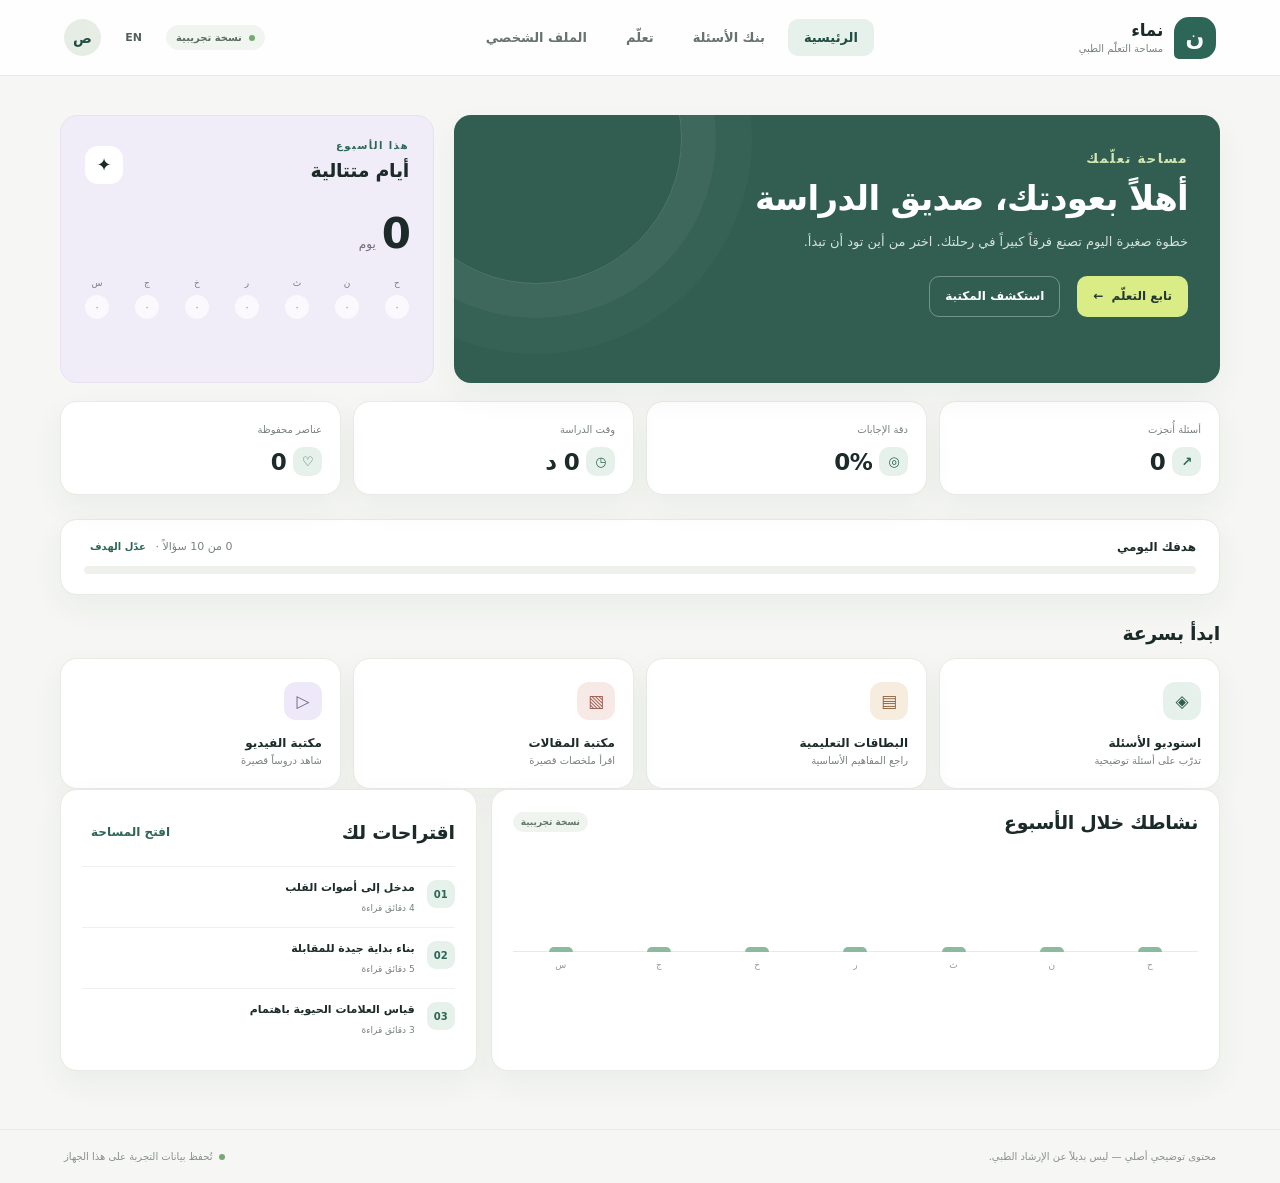
==== public/index.html @ 8f8df15c "Build Namaa medical study platform Co-authored-by: Copilot App <223556219+Copilot@users.noreply.gith" ====
<!doctype html>
<html lang="ar" dir="rtl">
  <head>
    <meta charset="utf-8">
    <meta name="viewport" content="width=device-width, initial-scale=1">
    <meta name="theme-color" content="#f7f8f5">
    <meta name="description" content="نماء — مساحة مستقلة للتعلّم الطبي والمراجعة السريرية.">
    <link rel="manifest" href="./manifest.webmanifest">
    <link rel="icon" href="data:image/svg+xml,%3Csvg xmlns='http://www.w3.org/2000/svg' viewBox='0 0 64 64'%3E%3Crect width='64' height='64' rx='20' fill='%232d6657'/%3E%3Ctext x='50%25' y='56%25' font-size='36' text-anchor='middle' fill='white' font-family='sans-serif'%3E%D9%86%3C/text%3E%3C/svg%3E">
    <title>نماء | مساحة التعلّم الطبي</title>
    <link rel="stylesheet" href="./styles.css">
    <script src="./app.js" defer></script>
  </head>
  <body>
    <div class="app-shell">
      <header class="topbar">
        <a class="brand" href="#dashboard" aria-label="نماء">
          <span class="brand-mark" aria-hidden="true">ن</span>
          <span class="brand-copy"><strong>نماء</strong><small data-i18n="brandTagline">مساحة التعلّم الطبي</small></span>
        </a>
        <nav class="main-nav" aria-label="التنقل الرئيسي" id="main-nav"></nav>
        <div class="top-actions">
          <span class="demo-pill"><span class="status-dot"></span><span data-i18n="demoMode">نسخة تجريبية</span></span>
          <button class="icon-button language-button" id="language-toggle" type="button" aria-label="Switch language">EN</button>
          <button class="avatar-button" id="profile-shortcut" type="button" aria-label="الملف الشخصي">س</button>
        </div>
      </header>
      <main id="main-content" tabindex="-1"></main>
      <footer class="site-footer">
        <span data-i18n="footerNote">محتوى توضيحي أصلي — ليس بديلاً عن الإرشاد الطبي.</span>
        <span><span class="status-dot"></span><span data-i18n="localOnly">تُحفظ بيانات التجربة على هذا الجهاز</span></span>
      </footer>
    </div>
    <div class="toast" id="toast" role="status" aria-live="polite"></div>
    <div class="modal-backdrop" id="modal-backdrop" hidden>
      <section class="modal-card" role="dialog" aria-modal="true" aria-labelledby="modal-title">
        <button class="modal-close icon-button" id="modal-close" type="button" aria-label="Close">×</button>
        <div id="modal-content"></div>
      </section>
    </div>
  </body>
</html>
---- public/styles.css ----
:root {
  color-scheme: light;
  --ink: #1c2b29;
  --muted: #77817c;
  --line: #e7eae5;
  --canvas: #f6f7f4;
  --paper: #fff;
  --green: #2d6657;
  --green-dark: #204d42;
  --mint: #e7f1eb;
  --lime: #d9ec86;
  --coral: #e88c71;
  --lavender: #eee9f8;
  --shadow: 0 12px 32px rgba(29, 47, 41, .055);
  font-family: "DM Sans", "IBM Plex Sans Arabic", system-ui, sans-serif;
}

* { box-sizing: border-box; }
body { margin: 0; color: var(--ink); background: var(--canvas); font-size: 14px; }
button, input, select, textarea { font: inherit; }
button { color: inherit; }
button:focus-visible, a:focus-visible, input:focus-visible, select:focus-visible, textarea:focus-visible { outline: 3px solid rgba(61, 128, 104, .3); outline-offset: 2px; }
a { color: inherit; text-decoration: none; }
.app-shell { min-height: 100vh; display: flex; flex-direction: column; }
.topbar { height: 76px; display: flex; align-items: center; justify-content: space-between; gap: 28px; padding: 0 clamp(18px, 5vw, 76px); background: rgba(255,255,255,.93); border-bottom: 1px solid var(--line); }
.brand { display: inline-flex; align-items: center; gap: 11px; flex: 0 0 auto; }
.brand-mark { display: grid; place-items: center; width: 42px; height: 42px; border-radius: 15px 15px 15px 5px; color: white; background: var(--green); font-size: 22px; font-weight: 700; }
.brand-copy { display: flex; flex-direction: column; line-height: 1.35; }
.brand-copy strong { font-size: 17px; letter-spacing: -.3px; }
.brand-copy small { color: var(--muted); font-size: 10px; }
.main-nav { display: flex; align-items: center; height: 100%; gap: 7px; }
.nav-link { position: relative; padding: 11px 16px; color: #68736f; border-radius: 10px; font-size: 13px; font-weight: 600; transition: background .15s, color .15s; }
.nav-link:hover { color: var(--green); background: #f1f5f1; }
.nav-link.active { color: var(--green-dark); background: var(--mint); }
.top-actions { display: flex; align-items: center; gap: 14px; }
.demo-pill { display: inline-flex; align-items: center; gap: 7px; background: #f1f5ef; color: #5b6c5e; border-radius: 20px; padding: 7px 10px; font-size: 10px; font-weight: 700; white-space: nowrap; }
.status-dot { display: inline-block; width: 6px; height: 6px; border-radius: 50%; background: #77a773; }
.icon-button, .avatar-button { display: inline-grid; place-items: center; border: 0; cursor: pointer; }
.language-button { width: 37px; height: 37px; border-radius: 12px; background: transparent; color: #53615b; font-size: 11px; font-weight: 700; }
.language-button:hover { background: #f2f4f0; }
.avatar-button { width: 37px; height: 37px; border-radius: 50%; color: var(--green-dark); background: #e6ede4; font-weight: 700; }
#main-content { width: min(1160px, calc(100% - 48px)); margin: 0 auto; padding: 39px 0 58px; flex: 1; }
.site-footer { min-height: 54px; display: flex; align-items: center; justify-content: space-between; gap: 12px; border-top: 1px solid var(--line); padding: 12px clamp(18px, 5vw, 76px); color: #89918b; font-size: 10px; }
.site-footer span:last-child { display: inline-flex; align-items: center; gap: 7px; }
.page-heading { display: flex; align-items: flex-end; justify-content: space-between; gap: 16px; margin: 0 0 25px; }
.eyebrow { margin: 0 0 8px; color: var(--green); font-size: 10px; text-transform: uppercase; letter-spacing: 1.4px; font-weight: 700; }
h1, h2, h3, p { margin-top: 0; }
h1 { margin-bottom: 7px; font-size: clamp(25px, 3vw, 34px); line-height: 1.2; letter-spacing: -.7px; }
h2 { margin-bottom: 8px; font-size: 19px; letter-spacing: -.3px; }
h3 { margin-bottom: 7px; font-size: 15px; }
.page-subtitle { margin: 0; color: var(--muted); font-size: 13px; line-height: 1.7; }
.text-muted { color: var(--muted); }
.text-small { font-size: 11px; }
.card { background: var(--paper); border: 1px solid var(--line); border-radius: 17px; box-shadow: var(--shadow); }
.dashboard-grid { display: grid; grid-template-columns: minmax(0, 1.7fr) minmax(255px, .83fr); gap: 20px; }
.welcome-card { position: relative; min-height: 268px; overflow: hidden; padding: 32px; color: white; border: 0; background: #315e51; }
.welcome-card:after { content: ""; position: absolute; width: 290px; height: 290px; border: 1px solid rgba(255,255,255,.14); border-radius: 50%; inset-inline-end: -64px; top: -123px; box-shadow: 0 0 0 34px rgba(255,255,255,.035), 0 0 0 70px rgba(255,255,255,.025); }
.welcome-card > * { position: relative; z-index: 1; }
.welcome-card .eyebrow { color: #d4e6b2; }
.welcome-card h1 { max-width: 480px; margin-bottom: 11px; }
.welcome-card p { max-width: 480px; color: #d6e1d9; font-size: 13px; line-height: 1.8; }
.welcome-actions { display: flex; align-items: center; gap: 17px; margin-top: 22px; }
.welcome-card .btn-secondary { border-color: rgba(255,255,255,.33); background: transparent; color: white; }
.btn { display: inline-flex; align-items: center; justify-content: center; gap: 8px; min-height: 41px; padding: 0 15px; border: 1px solid transparent; border-radius: 10px; cursor: pointer; font-weight: 700; font-size: 12px; transition: transform .12s, background .15s, border .15s; }
.btn:hover { transform: translateY(-1px); }
.btn-primary { background: var(--green); color: white; }
.btn-primary:hover { background: var(--green-dark); }
.welcome-card .btn-primary { background: var(--lime); color: #243831; }
.btn-secondary { border-color: var(--line); background: white; color: var(--ink); }
.btn-secondary:hover { border-color: #cbd5cc; background: #fbfcfa; }
.btn-quiet { background: transparent; color: var(--green); padding-inline: 8px; }
.btn-danger { color: #ad5146; border-color: #f0dad6; background: #fff8f6; }
.text-link { color: var(--green); font-size: 11px; font-weight: 700; }
.text-link:hover { text-decoration: underline; }
.streak-card { padding: 24px; background: #f0ecf8; border-color: #e8e1f2; box-shadow: none; }
.streak-head { display: flex; align-items: center; justify-content: space-between; }
.streak-icon { display: grid; place-items: center; width: 38px; height: 38px; background: white; border-radius: 13px; font-size: 18px; }
.streak-number { display: flex; align-items: baseline; gap: 6px; margin: 20px 0 2px; }
.streak-number strong { font-size: 42px; letter-spacing: -2px; }
.streak-number span { color: #736a82; font-size: 12px; }
.week-days { display: flex; align-items: center; justify-content: space-between; gap: 5px; margin-top: 20px; }
.week-day { display: flex; flex-direction: column; align-items: center; gap: 7px; color: #807b89; font-size: 9px; }
.day-dot { display: grid; place-items: center; width: 24px; height: 24px; border-radius: 50%; color: #91899a; background: rgba(255,255,255,.7); font-size: 10px; }
.day-dot.done { background: #80739e; color: white; }
.stats-row { display: grid; grid-template-columns: repeat(4, 1fr); gap: 12px; margin: 18px 0 24px; }
.stat-card { padding: 18px; }
.stat-label { color: var(--muted); font-size: 10px; }
.stat-value { display: flex; align-items: center; gap: 7px; margin-top: 11px; font-size: 23px; font-weight: 700; letter-spacing: -.7px; }
.stat-icon { display: grid; place-items: center; width: 29px; height: 29px; border-radius: 10px; background: var(--mint); color: var(--green); font-size: 13px; }
.section-heading { display: flex; align-items: center; justify-content: space-between; gap: 14px; margin: 27px 0 14px; }
.section-heading h2 { margin: 0; }
.goal-card { padding: 20px 23px; margin-bottom: 24px; }
.goal-head { display: flex; justify-content: space-between; gap: 14px; margin-bottom: 12px; }
.goal-head strong { font-size: 12px; }
.goal-head span { color: var(--muted); font-size: 11px; }
.progress-track { height: 8px; overflow: hidden; border-radius: 10px; background: #eef1ec; }
.progress-fill { height: 100%; border-radius: inherit; background: #76a981; transition: width .25s ease; }
.quick-grid { display: grid; grid-template-columns: repeat(4, 1fr); gap: 12px; }
.quick-card { min-height: 131px; padding: 18px; text-align: start; cursor: pointer; transition: transform .15s, border .15s; }
.quick-card:hover, .resource-card:hover, .article-card:hover { transform: translateY(-2px); border-color: #cddbd0; }
.quick-icon { display: grid; place-items: center; width: 38px; height: 38px; margin-bottom: 16px; border-radius: 12px; color: #315e51; background: var(--mint); font-size: 17px; }
.quick-card:nth-child(2) .quick-icon { background: #f7eddf; color: #8e6744; }
.quick-card:nth-child(3) .quick-icon { background: #f7e9e5; color: #9c5e51; }
.quick-card:nth-child(4) .quick-icon { background: var(--lavender); color: #746587; }
.quick-card strong { display: block; font-size: 12px; }
.quick-card small { display: block; margin-top: 5px; color: var(--muted); font-size: 10px; }
.activity-layout { display: grid; grid-template-columns: minmax(0, 1.4fr) minmax(250px, .8fr); gap: 14px; }
.activity-card, .featured-card { padding: 21px; }
.activity-bars { height: 105px; display: flex; align-items: end; justify-content: space-around; gap: 12px; padding: 9px 5px 0; border-bottom: 1px solid var(--line); }
.activity-column { height: 100%; display: flex; flex: 1; flex-direction: column; align-items: center; justify-content: end; gap: 8px; }
.activity-bar { width: min(24px, 70%); min-height: 4px; border-radius: 6px 6px 0 0; background: #8cbaa0; }
.activity-column span { margin-bottom: -19px; color: #929b94; font-size: 9px; }
.featured-item { display: flex; align-items: flex-start; gap: 12px; padding: 13px 0; border-top: 1px solid #f0f1ee; }
.featured-item:first-child { border-top: 0; }
.featured-number { display: grid; place-items: center; flex: 0 0 28px; height: 28px; border-radius: 9px; color: var(--green); background: var(--mint); font-size: 10px; font-weight: 700; }
.featured-item strong { display: block; margin: 1px 0 4px; font-size: 11px; }
.featured-item small { color: var(--muted); font-size: 9px; }

.toolbar { display: flex; align-items: center; gap: 8px; flex-wrap: wrap; padding: 5px; border: 1px solid var(--line); border-radius: 12px; background: #fff; }
.tab-button { border: 0; border-radius: 9px; padding: 10px 14px; color: #758078; background: transparent; font-size: 11px; font-weight: 700; cursor: pointer; }
.tab-button.active { color: var(--green-dark); background: var(--mint); }
.studio-layout { display: grid; grid-template-columns: minmax(0, 1fr) 280px; gap: 16px; margin-top: 17px; align-items: start; }
.studio-main, .studio-aside { padding: 22px; }
.studio-aside { background: #eef3eb; border-color: #e5ece2; box-shadow: none; }
.field-grid { display: grid; grid-template-columns: repeat(2, minmax(0, 1fr)); gap: 17px 15px; }
.field { display: flex; flex-direction: column; gap: 7px; }
.field label, .field-label { color: #5e6a63; font-size: 10px; font-weight: 700; }
.control { width: 100%; min-height: 41px; padding: 9px 11px; border: 1px solid #e2e7e1; border-radius: 9px; color: var(--ink); background: #fff; font-size: 11px; }
.control::placeholder { color: #a1a9a2; }
.control:disabled { opacity: .6; }
.field-hint { color: var(--muted); font-size: 9px; line-height: 1.5; }
.choice-row { display: flex; gap: 7px; }
.choice-chip { flex: 1; border: 1px solid var(--line); border-radius: 9px; padding: 9px 8px; background: white; color: #707a73; font-size: 10px; cursor: pointer; }
.choice-chip.active { border-color: #8cae98; color: var(--green-dark); background: #f0f6f0; }
.form-actions { display: flex; align-items: center; justify-content: space-between; gap: 12px; padding-top: 18px; margin-top: 19px; border-top: 1px solid #edf0eb; }
.mini-stat-list { display: grid; gap: 14px; margin: 21px 0; }
.mini-stat { display: flex; align-items: center; justify-content: space-between; gap: 10px; font-size: 11px; }
.mini-stat span { color: #707c72; }
.mini-stat strong { font-size: 13px; }
.note-box { padding: 12px; color: #59705d; background: rgba(255,255,255,.65); border-radius: 10px; font-size: 10px; line-height: 1.7; }
.session-card { padding: 25px; margin-top: 16px; }
.session-meta { display: flex; align-items: center; justify-content: space-between; flex-wrap: wrap; gap: 10px; padding-bottom: 15px; border-bottom: 1px solid var(--line); color: var(--muted); font-size: 10px; }
.timer { color: #b4624d; font-variant-numeric: tabular-nums; font-weight: 700; }
.question-progress { height: 5px; margin: 14px 0 22px; border-radius: 6px; background: #edf1ed; }
.question-progress > span { display: block; height: 100%; border-radius: inherit; background: #76a981; }
.question-prompt { max-width: 760px; margin: 0 0 21px; font-size: 19px; line-height: 1.7; }
.option-list { display: grid; gap: 9px; }
.option-button { display: flex; align-items: center; gap: 12px; width: 100%; padding: 13px 14px; text-align: start; border: 1px solid var(--line); border-radius: 11px; background: white; cursor: pointer; font-size: 12px; line-height: 1.6; }
.option-button:hover { border-color: #afc4b3; background: #fbfdfb; }
.option-button.selected { border-color: #679178; background: #f2f7f2; }
.option-button.correct { border-color: #8ab18f; background: #eff7ef; }
.option-button.incorrect { border-color: #df9c8f; background: #fff4f1; }
.option-letter { display: grid; place-items: center; flex: 0 0 25px; height: 25px; border-radius: 8px; color: #79847c; background: #f2f4f1; font-size: 10px; font-weight: 700; }
.answer-feedback { margin-top: 17px; padding: 15px; border-radius: 11px; background: #f1f6f0; color: #435d48; font-size: 11px; line-height: 1.8; }
.answer-feedback.wrong { background: #fff3ef; color: #8a5348; }
.question-actions { display: flex; align-items: center; justify-content: space-between; gap: 10px; margin-top: 19px; }
.session-results { max-width: 680px; margin: 0 auto; padding: 38px; text-align: center; }
.result-score { display: grid; place-items: center; width: 104px; height: 104px; margin: 20px auto; border: 8px solid var(--mint); border-radius: 50%; color: var(--green); font-size: 27px; font-weight: 700; }
.tracker-list { display: grid; gap: 10px; margin-top: 18px; }
.tracker-row { display: flex; align-items: center; justify-content: space-between; gap: 13px; padding: 14px; border: 1px solid var(--line); border-radius: 11px; background: white; }
.tracker-row strong { font-size: 11px; }
.tracker-row small { color: var(--muted); font-size: 9px; }
.badge { display: inline-flex; align-items: center; padding: 5px 8px; border-radius: 20px; background: #eff4ef; color: #637769; font-size: 9px; font-weight: 700; white-space: nowrap; }
.badge.wrong { color: #a55b50; background: #fff0ec; }
.badge.flagged { color: #886b3e; background: #fbf4df; }
.empty-state { padding: 32px 16px; text-align: center; color: var(--muted); font-size: 12px; line-height: 1.8; }

.resource-grid { display: grid; grid-template-columns: repeat(3, minmax(0, 1fr)); gap: 14px; }
.resource-card { padding: 20px; transition: transform .15s, border .15s; }
.resource-card .quick-icon { margin-bottom: 17px; }
.resource-card h3 { margin-bottom: 6px; }
.resource-card p { min-height: 40px; margin-bottom: 15px; color: var(--muted); font-size: 10px; line-height: 1.7; }
.card-topline { display: flex; justify-content: space-between; align-items: center; margin-bottom: 15px; }
.filter-row { display: flex; align-items: center; gap: 9px; flex-wrap: wrap; margin: 15px 0; }
.search-control { flex: 1 1 210px; }
.article-grid { display: grid; grid-template-columns: repeat(3, 1fr); gap: 13px; }
.article-card { overflow: hidden; transition: transform .15s, border .15s; }
.article-cover { min-height: 105px; display: flex; align-items: flex-end; padding: 15px; color: white; background: #668675; }
.article-card:nth-child(3n + 2) .article-cover { background: #9a7867; }
.article-card:nth-child(3n) .article-cover { background: #77728f; }
.article-cover span { display: inline-flex; padding: 5px 8px; border-radius: 20px; background: rgba(255,255,255,.18); font-size: 9px; }
.article-body { padding: 14px; }
.article-body h3 { min-height: 38px; line-height: 1.5; }
.article-body p { min-height: 32px; color: var(--muted); font-size: 10px; line-height: 1.7; }
.article-actions { display: flex; justify-content: space-between; gap: 8px; padding-top: 10px; border-top: 1px solid #f0f2ef; }
.small-action { border: 0; color: var(--green); background: transparent; cursor: pointer; font-size: 10px; font-weight: 700; }
.small-action.saved { color: #ae7559; }
.flashcard-stage { max-width: 700px; margin: 20px auto; perspective: 1000px; }
.flashcard { min-height: 260px; display: flex; flex-direction: column; align-items: center; justify-content: center; padding: 35px; text-align: center; border: 1px solid #e3e9df; border-radius: 20px; background: linear-gradient(145deg, #fff 0%, #f1f6ef 100%); box-shadow: var(--shadow); cursor: pointer; }
.flashcard .eyebrow { margin-bottom: 17px; }
.flashcard h2 { max-width: 530px; font-size: 21px; line-height: 1.7; }
.flashcard p { max-width: 560px; margin: 0; color: #5f6f65; line-height: 1.9; }
.flashcard-controls { display: flex; justify-content: center; flex-wrap: wrap; gap: 9px; }
.case-layout { display: grid; grid-template-columns: minmax(0, 1.2fr) minmax(250px, .8fr); gap: 15px; }
.case-card, .checklist-card { padding: 22px; }
.patient-quote { margin: 15px 0; padding: 18px; border-inline-start: 3px solid #8bac8d; border-radius: 8px; background: #f4f7f2; font-size: 14px; line-height: 1.8; }
.checklist { display: grid; gap: 11px; margin-top: 14px; }
.checklist label { display: flex; align-items: flex-start; gap: 9px; color: #56645a; font-size: 11px; line-height: 1.6; cursor: pointer; }
.checklist input { accent-color: var(--green); }
.video-grid { display: grid; grid-template-columns: repeat(3, 1fr); gap: 14px; }
.video-card { overflow: hidden; }
.video-thumb { position: relative; display: grid; place-items: center; min-height: 130px; color: white; background: #456d5f; }
.video-card:nth-child(3n + 2) .video-thumb { background: #7b6671; }
.video-card:nth-child(3n) .video-thumb { background: #887d5d; }
.play-icon { display: grid; place-items: center; width: 43px; height: 43px; border: 1px solid rgba(255,255,255,.7); border-radius: 50%; background: rgba(255,255,255,.2); }
.video-duration { position: absolute; inset-inline-end: 10px; bottom: 9px; padding: 4px 6px; border-radius: 5px; background: rgba(0,0,0,.3); font-size: 9px; }
.video-info { padding: 14px; }
.video-info h3 { line-height: 1.5; }
.video-info p { color: var(--muted); font-size: 10px; }
.profile-layout { display: grid; grid-template-columns: 230px 1fr; gap: 15px; align-items: start; }
.profile-main { display: grid; gap: 14px; }
.profile-sidebar, .settings-card { padding: 21px; }
.profile-subnav { margin-bottom: 16px; }
.profile-menu { display: grid; gap: 5px; padding-top: 15px; }
.profile-menu-item { display: flex; align-items: center; gap: 10px; padding: 10px; border: 0; border-radius: 9px; color: #68736f; background: transparent; text-align: start; cursor: pointer; }
.profile-menu-item:hover, .profile-menu-item.active { color: var(--green-dark); background: var(--mint); }
.profile-menu-item span:last-child { margin-inline-start: auto; }
.profile-stats { margin: 0; }
.achievement-grid { display: grid; grid-template-columns: repeat(5, minmax(0, 1fr)); gap: 9px; }
.achievement-tile { display: flex; min-height: 108px; flex-direction: column; align-items: center; justify-content: center; gap: 6px; padding: 10px; border: 1px solid var(--line); border-radius: 12px; color: #9ba29c; text-align: center; background: #fafbf9; }
.achievement-tile.unlocked { color: var(--green-dark); border-color: #d4e4d5; background: #f0f6ef; }
.achievement-icon { display: grid; place-items: center; width: 31px; height: 31px; border-radius: 10px; background: white; color: #77817c; font-size: 15px; }
.achievement-tile.unlocked .achievement-icon { color: var(--green); }
.achievement-tile strong { font-size: 9px; }
.achievement-tile small { font-size: 8px; }
.month-chart { height: 104px; display: flex; align-items: end; justify-content: space-between; gap: 4px; padding: 8px 3px; border-bottom: 1px solid var(--line); }
.month-bar { flex: 1; min-width: 3px; max-width: 18px; border-radius: 4px 4px 0 0; background: #e7ece7; }
.month-bar.has-value { background: #78a887; }
.chart-axis { display: flex; justify-content: space-between; padding-top: 10px; color: var(--muted); font-size: 9px; }
.insight-grid { display: grid; grid-template-columns: repeat(4, 1fr); gap: 9px; }
.insight-card { display: flex; min-height: 78px; flex-direction: column; justify-content: center; gap: 8px; padding: 13px; border: 1px solid var(--line); border-radius: 11px; background: #fff; }
.insight-card small { color: var(--muted); font-size: 9px; }
.insight-card strong { font-size: 12px; }
.settings-category-grid { display: grid; grid-template-columns: repeat(3, 1fr); gap: 10px; }
.settings-category { display: flex; align-items: center; gap: 11px; min-height: 70px; padding: 13px; text-align: start; cursor: pointer; }
.settings-category .quick-icon { width: 33px; height: 33px; margin: 0; }
.settings-category strong { flex: 1; font-size: 11px; }
.settings-category > span:last-child { color: var(--muted); }
.notes-grid { display: grid; grid-template-columns: repeat(2, minmax(0, 1fr)); gap: 12px; }
.note-card { min-width: 0; padding: 17px; }
.note-card h3 { overflow-wrap: anywhere; }
.note-card p { margin: 0; color: var(--muted); white-space: pre-wrap; overflow-wrap: anywhere; font-size: 11px; line-height: 1.7; }
.download-list { display: grid; gap: 8px; }
.download-pack { display: flex; align-items: center; justify-content: space-between; gap: 10px; padding: 11px; border: 1px solid var(--line); border-radius: 10px; }
.download-pack strong { font-size: 11px; }
.download-pack small { display: block; margin-top: 4px; color: var(--muted); font-size: 9px; }
.toggle-line input { width: 18px; height: 18px; accent-color: var(--green); }
.modal-card textarea { resize: vertical; }
.btn:disabled { cursor: not-allowed; opacity: .55; transform: none; }
.profile-person { display: flex; flex-direction: column; align-items: center; padding: 12px 0 20px; border-bottom: 1px solid var(--line); text-align: center; }
.profile-avatar { display: grid; place-items: center; width: 66px; height: 66px; margin-bottom: 10px; border-radius: 22px; color: var(--green); background: var(--mint); font-size: 27px; font-weight: 700; }
.settings-fields { display: grid; grid-template-columns: 1fr 1fr; gap: 16px; margin: 19px 0; }
.setting-line { display: flex; align-items: center; justify-content: space-between; gap: 14px; padding: 15px 0; border-top: 1px solid #edf0eb; }
.setting-line strong { display: block; margin-bottom: 4px; font-size: 11px; }
.setting-line small { color: var(--muted); font-size: 9px; }
.modal-backdrop { position: fixed; inset: 0; z-index: 10; display: grid; place-items: center; padding: 18px; background: rgba(22,36,29,.36); }
.modal-backdrop[hidden] { display: none; }
.modal-card { position: relative; width: min(540px, 100%); padding: 28px; border-radius: 18px; background: white; box-shadow: 0 24px 70px rgba(0,0,0,.18); }
.modal-close { position: absolute; top: 12px; inset-inline-end: 12px; width: 32px; height: 32px; border-radius: 9px; background: #f4f5f2; font-size: 20px; }
.toast { position: fixed; z-index: 20; inset-inline-end: 22px; bottom: 22px; max-width: min(360px, calc(100% - 44px)); padding: 12px 16px; border-radius: 11px; color: white; background: #294f43; box-shadow: 0 10px 24px rgba(22,44,34,.2); font-size: 11px; opacity: 0; pointer-events: none; transform: translateY(8px); transition: opacity .2s, transform .2s; }
.toast.show { opacity: 1; transform: translateY(0); }
.ltr { direction: ltr; }
[dir="ltr"] body { font-family: "DM Sans", "IBM Plex Sans Arabic", sans-serif; }
[dir="ltr"] .welcome-card:after { inset-inline-start: auto; }

@media (max-width: 920px) {
  .topbar { gap: 10px; }
  .main-nav { gap: 0; }
  .nav-link { padding-inline: 10px; }
  .dashboard-grid { grid-template-columns: minmax(0, 1.4fr) minmax(230px, .8fr); }
  .studio-layout { grid-template-columns: minmax(0, 1fr) 230px; }
  .resource-grid, .article-grid, .video-grid { grid-template-columns: repeat(2, 1fr); }
}
@media (max-width: 700px) {
  .topbar { height: auto; min-height: 68px; flex-wrap: wrap; padding: 11px 17px 0; }
  .brand-copy small, .demo-pill { display: none; }
  .top-actions { margin-inline-start: auto; }
  .main-nav { order: 2; width: 100%; height: 43px; overflow-x: auto; }
  .nav-link { padding: 9px 12px; white-space: nowrap; font-size: 11px; }
  #main-content { width: calc(100% - 32px); padding-top: 26px; }
  .site-footer { align-items: flex-start; flex-direction: column; justify-content: center; padding: 13px 17px; }
  .page-heading { align-items: flex-start; }
  .dashboard-grid, .activity-layout, .studio-layout, .case-layout, .profile-layout { grid-template-columns: 1fr; }
  .settings-category-grid { grid-template-columns: repeat(2, 1fr); }
  .achievement-grid { grid-template-columns: repeat(3, 1fr); }
  .insight-grid { grid-template-columns: repeat(2, 1fr); }
  .notes-grid { grid-template-columns: 1fr; }
  .welcome-card { padding: 25px 22px; }
  .streak-card { min-height: 215px; }
  .stats-row { grid-template-columns: repeat(2, 1fr); gap: 9px; }
  .stat-card { padding: 14px; }
  .stat-value { font-size: 20px; }
  .quick-grid { grid-template-columns: repeat(2, 1fr); }
  .quick-card { min-height: 122px; }
  .studio-aside { order: -1; }
  .field-grid { grid-template-columns: 1fr; }
  .studio-main, .studio-aside { padding: 17px; }
  .question-prompt { font-size: 16px; }
  .session-card { padding: 17px; }
  .tracker-row { align-items: flex-start; flex-direction: column; }
  .resource-grid, .article-grid, .video-grid { grid-template-columns: 1fr; }
  .article-cover, .video-thumb { min-height: 115px; }
  .settings-fields { grid-template-columns: 1fr; }
}
@media (max-width: 390px) {
  .welcome-actions { align-items: flex-start; flex-direction: column; }
  .welcome-actions .btn { width: 100%; }
  .page-heading { flex-direction: column; }
  .form-actions { align-items: flex-start; flex-direction: column; }
}

:root[data-accent="blue"] { --green: #315d87; --green-dark: #224361; --mint: #e8f0f7; }
:root[data-accent="violet"] { --green: #695283; --green-dark: #4a3a60; --mint: #eee9f7; }
:root[data-accent="rose"] { --green: #965a63; --green-dark: #713e48; --mint: #f7eaec; }
:root[data-density="compact"] .card { border-radius: 12px; }
:root[data-density="compact"] .stat-card, :root[data-density="compact"] .settings-card { padding: 14px; }
:root[data-frosted="true"] .card { background-color: rgba(255,255,255,.76); backdrop-filter: blur(14px); }
:root[data-theme="dark"] {
  color-scheme: dark;
  --ink: #e7eee9;
  --muted: #abb7af;
  --line: #34443c;
  --canvas: #17221d;
  --paper: #202d26;
  --mint: #2b4034;
  --shadow: 0 12px 32px rgba(0,0,0,.18);
}
:root[data-theme="dark"] body,
:root[data-theme="dark"] .topbar,
:root[data-theme="dark"] .card,
:root[data-theme="dark"] .control,
:root[data-theme="dark"] .option-button,
:root[data-theme="dark"] .choice-chip,
:root[data-theme="dark"] .settings-category,
:root[data-theme="dark"] .insight-card,
:root[data-theme="dark"] .download-pack,
:root[data-theme="dark"] .modal-card {
  color: var(--ink);
  background-color: var(--paper);
  border-color: var(--line);
}
:root[data-theme="dark"] .welcome-card { background: #315e51; }
:root[data-theme="dark"] .streak-card { background: #352f43; border-color: #4d455d; }
:root[data-theme="dark"] .studio-aside,
:root[data-theme="dark"] .note-box { background: #29382e; border-color: var(--line); color: #cadbca; }
:root[data-theme="dark"] .flashcard { color: var(--ink); background: linear-gradient(145deg, #26342c, #1d2a23); }
:root[data-theme="dark"] .patient-quote,
:root[data-theme="dark"] .achievement-tile { background: #25332b; border-color: var(--line); }
:root[data-theme="dark"] .achievement-tile.unlocked { background: #2c4032; }
:root[data-theme="dark"] .article-cover,
:root[data-theme="dark"] .video-thumb { color: white; }
:root[data-theme="dark"] .site-footer { color: var(--muted); }
:root[data-theme="system"] { color-scheme: light; }
@media (prefers-color-scheme: dark) {
  :root[data-theme="system"] {
    color-scheme: dark;
    --ink: #e7eee9;
    --muted: #abb7af;
    --line: #34443c;
    --canvas: #17221d;
    --paper: #202d26;
    --mint: #2b4034;
    --shadow: 0 12px 32px rgba(0,0,0,.18);
  }
  :root[data-theme="system"] body,
  :root[data-theme="system"] .topbar,
  :root[data-theme="system"] .card,
  :root[data-theme="system"] .control,
  :root[data-theme="system"] .option-button,
  :root[data-theme="system"] .choice-chip,
  :root[data-theme="system"] .settings-category,
  :root[data-theme="system"] .insight-card,
  :root[data-theme="system"] .download-pack,
  :root[data-theme="system"] .modal-card { color: var(--ink); background-color: var(--paper); border-color: var(--line); }
  :root[data-theme="system"] .welcome-card { background: #315e51; }
}
:root[data-transitions="false"] *, :root[data-transitions="false"] *::before, :root[data-transitions="false"] *::after { transition: none !important; }
@media (prefers-reduced-motion: reduce) {
  *, *::before, *::after { scroll-behavior: auto !important; transition-duration: .01ms !important; animation-duration: .01ms !important; }
}
.content-copy { text-align: start; unicode-bidi: plaintext; }
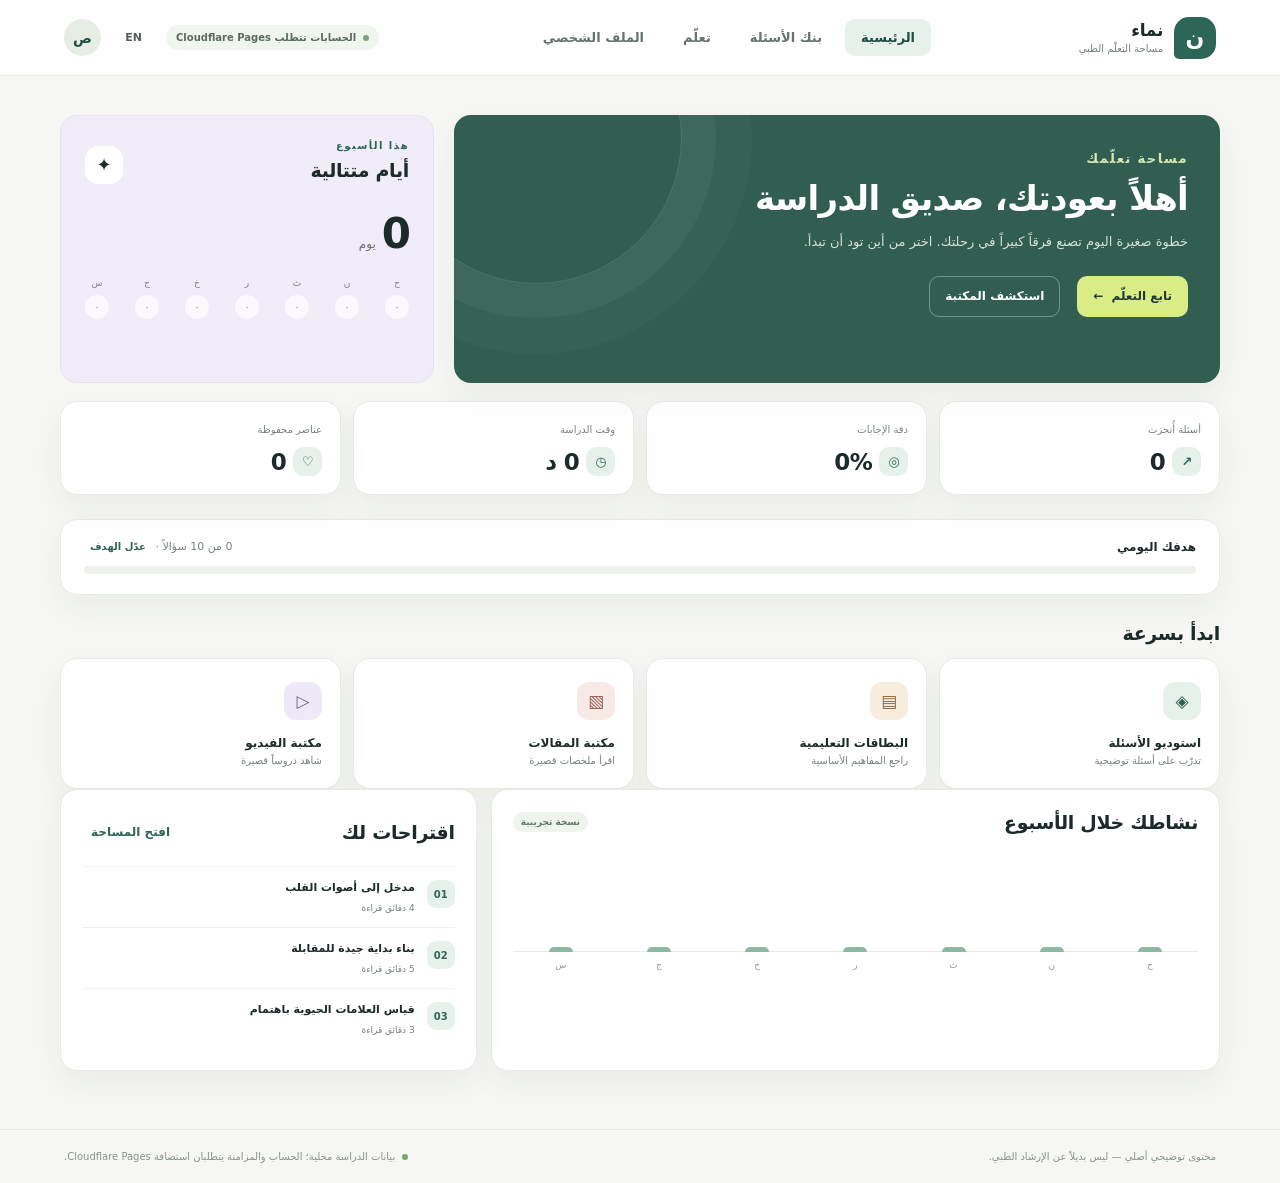
==== commit de148268: "Integrate Namaa account sync client Co-authored-by: Copilot App <223556219+Copilot@users.noreply.git" ====
--- a/public/index.html
+++ b/public/index.html
@@ -9,7 +9,7 @@
     <link rel="icon" href="data:image/svg+xml,%3Csvg xmlns='http://www.w3.org/2000/svg' viewBox='0 0 64 64'%3E%3Crect width='64' height='64' rx='20' fill='%232d6657'/%3E%3Ctext x='50%25' y='56%25' font-size='36' text-anchor='middle' fill='white' font-family='sans-serif'%3E%D9%86%3C/text%3E%3C/svg%3E">
     <title>نماء | مساحة التعلّم الطبي</title>
     <link rel="stylesheet" href="./styles.css">
-    <script src="./app.js" defer></script>
+    <script type="module" src="./app.js"></script>
   </head>
   <body>
     <div class="app-shell">
@@ -20,7 +20,7 @@
         </a>
         <nav class="main-nav" aria-label="التنقل الرئيسي" id="main-nav"></nav>
         <div class="top-actions">
-          <span class="demo-pill"><span class="status-dot"></span><span data-i18n="demoMode">نسخة تجريبية</span></span>
+          <span class="demo-pill account-status" id="account-status" role="status" aria-live="polite"><span class="status-dot"></span><span id="account-status-text" data-i18n="accountChecking">جارٍ فحص خدمة الحساب</span></span>
           <button class="icon-button language-button" id="language-toggle" type="button" aria-label="Switch language">EN</button>
           <button class="avatar-button" id="profile-shortcut" type="button" aria-label="الملف الشخصي">س</button>
         </div>
@@ -28,12 +28,12 @@
       <main id="main-content" tabindex="-1"></main>
       <footer class="site-footer">
         <span data-i18n="footerNote">محتوى توضيحي أصلي — ليس بديلاً عن الإرشاد الطبي.</span>
-        <span><span class="status-dot"></span><span data-i18n="localOnly">تُحفظ بيانات التجربة على هذا الجهاز</span></span>
+        <span><span class="status-dot"></span><span id="storage-status" data-i18n="localOnly">بيانات الدراسة محلية؛ الحساب والمزامنة يتطلبان استضافة Cloudflare Pages.</span></span>
       </footer>
     </div>
     <div class="toast" id="toast" role="status" aria-live="polite"></div>
     <div class="modal-backdrop" id="modal-backdrop" hidden>
-      <section class="modal-card" role="dialog" aria-modal="true" aria-labelledby="modal-title">
+      <section class="modal-card" id="modal-card" role="dialog" aria-modal="true" aria-labelledby="modal-title">
         <button class="modal-close icon-button" id="modal-close" type="button" aria-label="Close">×</button>
         <div id="modal-content"></div>
       </section>
--- a/public/styles.css
+++ b/public/styles.css
@@ -34,6 +34,9 @@
 .nav-link.active { color: var(--green-dark); background: var(--mint); }
 .top-actions { display: flex; align-items: center; gap: 14px; }
 .demo-pill { display: inline-flex; align-items: center; gap: 7px; background: #f1f5ef; color: #5b6c5e; border-radius: 20px; padding: 7px 10px; font-size: 10px; font-weight: 700; white-space: nowrap; }
+.account-status { max-width: 235px; }
+.account-status .status-dot { flex: 0 0 6px; }
+.account-status span:last-child { overflow: hidden; text-overflow: ellipsis; }
 .status-dot { display: inline-block; width: 6px; height: 6px; border-radius: 50%; background: #77a773; }
 .icon-button, .avatar-button { display: inline-grid; place-items: center; border: 0; cursor: pointer; }
 .language-button { width: 37px; height: 37px; border-radius: 12px; background: transparent; color: #53615b; font-size: 11px; font-weight: 700; }
@@ -191,6 +194,17 @@
 .flashcard h2 { max-width: 530px; font-size: 21px; line-height: 1.7; }
 .flashcard p { max-width: 560px; margin: 0; color: #5f6f65; line-height: 1.9; }
 .flashcard-controls { display: flex; justify-content: center; flex-wrap: wrap; gap: 9px; }
+.flashcard-session { max-width: 860px; margin: 0 auto; }
+.flashcard-session-heading, .flashcard-session-meta { display: flex; align-items: center; justify-content: space-between; gap: 12px; }
+.flashcard-session-meta { color: var(--muted); font-size: 10px; margin: -4px auto 14px; max-width: 700px; }
+.deck-overview, .deck-group { padding: 19px; margin-bottom: 14px; }
+.deck-stats { display: grid; grid-template-columns: repeat(3, minmax(0, 1fr)); gap: 10px; margin: 14px 0; }
+.deck-grid { display: grid; grid-template-columns: repeat(2, minmax(0, 1fr)); gap: 10px; }
+.deck-card { display: flex; flex-direction: column; justify-content: space-between; gap: 14px; padding: 14px; border: 1px solid var(--line); border-radius: 12px; background: var(--surface); }
+.deck-card h3 { margin: 4px 0; }
+.deck-card p { color: var(--muted); font-size: 10px; line-height: 1.6; }
+.deck-card .article-actions { align-items: center; }
+.flashcard-controls [disabled] { opacity: .45; cursor: not-allowed; }
 .case-layout { display: grid; grid-template-columns: minmax(0, 1.2fr) minmax(250px, .8fr); gap: 15px; }
 .case-card, .checklist-card { padding: 22px; }
 .patient-quote { margin: 15px 0; padding: 18px; border-inline-start: 3px solid #8bac8d; border-radius: 8px; background: #f4f7f2; font-size: 14px; line-height: 1.8; }
@@ -198,6 +212,14 @@
 .checklist label { display: flex; align-items: flex-start; gap: 9px; color: #56645a; font-size: 11px; line-height: 1.6; cursor: pointer; }
 .checklist input { accent-color: var(--green); }
 .video-grid { display: grid; grid-template-columns: repeat(3, 1fr); gap: 14px; }
+.video-folder-grid { display: grid; grid-template-columns: repeat(4, minmax(0, 1fr)); gap: 12px; }
+.video-folder-card { display: flex; min-height: 165px; flex-direction: column; align-items: flex-start; justify-content: space-between; gap: 10px; padding: 17px; color: var(--text); text-align: start; cursor: pointer; }
+.video-folder-card small { color: var(--muted); }
+.video-browser-toolbar { display: flex; flex-wrap: wrap; align-items: center; gap: 9px; margin: 14px 0; }
+.video-browser-toolbar label { color: var(--muted); font-size: 10px; }
+.video-browser-toolbar .search-control { flex: 1 1 220px; }
+.video-progress-track { height: 4px; overflow: hidden; margin-top: 10px; border-radius: 99px; background: var(--line); }
+.video-progress-track span { display: block; height: 100%; border-radius: inherit; background: var(--green); }
 .video-card { overflow: hidden; }
 .video-thumb { position: relative; display: grid; place-items: center; min-height: 130px; color: white; background: #456d5f; }
 .video-card:nth-child(3n + 2) .video-thumb { background: #7b6671; }
@@ -207,6 +229,15 @@
 .video-info { padding: 14px; }
 .video-info h3 { line-height: 1.5; }
 .video-info p { color: var(--muted); font-size: 10px; }
+.lesson-progress-control { display: grid; gap: 8px; margin: 16px 0; }
+.lesson-progress-control label { color: var(--muted); font-size: 10px; }
+.video-player-options { display: grid; grid-template-columns: 1fr 150px; gap: 14px; align-items: end; margin: 12px 0; }
+.video-player-controls { display: flex; flex-wrap: wrap; gap: 8px; margin: 15px 0; }
+.playlist-heading { margin: 18px 0 8px; }
+.video-playlist { display: grid; gap: 6px; max-height: 230px; overflow: auto; }
+.video-playlist-item { display: flex; justify-content: space-between; gap: 12px; padding: 10px; border: 1px solid var(--line); border-radius: 9px; color: var(--text); background: var(--surface); text-align: start; cursor: pointer; }
+.video-playlist-item.active { border-color: var(--green); background: var(--mint); }
+.video-playlist-item small { color: var(--muted); white-space: nowrap; }
 .profile-layout { display: grid; grid-template-columns: 230px 1fr; gap: 15px; align-items: start; }
 .profile-main { display: grid; gap: 14px; }
 .profile-sidebar, .settings-card { padding: 21px; }
@@ -250,12 +281,62 @@
 .profile-person { display: flex; flex-direction: column; align-items: center; padding: 12px 0 20px; border-bottom: 1px solid var(--line); text-align: center; }
 .profile-avatar { display: grid; place-items: center; width: 66px; height: 66px; margin-bottom: 10px; border-radius: 22px; color: var(--green); background: var(--mint); font-size: 27px; font-weight: 700; }
 .settings-fields { display: grid; grid-template-columns: 1fr 1fr; gap: 16px; margin: 19px 0; }
+.account-panel { display: flex; align-items: center; justify-content: space-between; gap: 16px; padding: 14px 0; }
+.account-panel h3 { margin-bottom: 5px; }
+.account-panel p { margin-bottom: 0; }
+.account-actions { display: flex; flex-wrap: wrap; gap: 8px; }
+.account-sync-panel { border-top: 1px solid var(--line); }
 .setting-line { display: flex; align-items: center; justify-content: space-between; gap: 14px; padding: 15px 0; border-top: 1px solid #edf0eb; }
 .setting-line strong { display: block; margin-bottom: 4px; font-size: 11px; }
 .setting-line small { color: var(--muted); font-size: 9px; }
 .modal-backdrop { position: fixed; inset: 0; z-index: 10; display: grid; place-items: center; padding: 18px; background: rgba(22,36,29,.36); }
 .modal-backdrop[hidden] { display: none; }
 .modal-card { position: relative; width: min(540px, 100%); padding: 28px; border-radius: 18px; background: white; box-shadow: 0 24px 70px rgba(0,0,0,.18); }
+.modal-card.reader-modal { width: min(1020px, 100%); max-height: calc(100vh - 36px); overflow-y: auto; }
+.article-reader { --reader-font-size: 13px; --reader-line-height: 1.9; }
+.article-reader-toolbar { display: grid; gap: 10px; padding-inline-end: 28px; }
+.reader-toolbar-actions { display: flex; flex-wrap: wrap; gap: 7px 12px; }
+.highlight-palette { display: flex; flex-wrap: wrap; align-items: center; gap: 7px; }
+.highlight-color { width: 22px; height: 22px; padding: 0; border: 1px solid rgba(0,0,0,.14); border-radius: 50%; cursor: pointer; }
+.highlight-color.active { outline: 2px solid var(--green); outline-offset: 2px; }
+.highlight-color.yellow { background: #ffe27a; }
+.highlight-color.green { background: #a8dfb4; }
+.highlight-color.blue { background: #9ac9fa; }
+.highlight-color.pink { background: #f7b4cb; }
+.highlight-color.purple { background: #cfb5f4; }
+.highlight-color.orange { background: #ffc087; }
+.reader-display-panel { margin: 13px 0; padding: 10px 12px; border: 1px solid var(--line); border-radius: 11px; background: var(--surface); }
+.reader-display-panel summary { color: var(--green-dark); font-size: 11px; font-weight: 700; cursor: pointer; }
+.reader-display-controls { display: grid; grid-template-columns: repeat(2, minmax(0, 1fr)); gap: 10px; padding-top: 12px; }
+.reader-display-controls label { display: grid; gap: 5px; color: var(--muted); font-size: 9px; }
+.reader-control-group { display: flex; flex-wrap: wrap; align-items: center; gap: 9px; color: var(--muted); font-size: 10px; }
+.reader-control-group strong { width: 100%; color: var(--text); }
+.article-reader-layout { display: grid; grid-template-columns: 165px minmax(0, 1fr); gap: 22px; align-items: start; }
+.article-reader-toc { position: sticky; top: 0; display: grid; gap: 5px; padding: 10px; border: 1px solid var(--line); border-radius: 10px; background: var(--surface); }
+.article-reader-toc strong { font-size: 10px; }
+.article-reader-toc button { padding: 6px 0; border: 0; color: var(--green-dark); background: transparent; text-align: start; font-size: 9px; cursor: pointer; }
+.article-reader-content { max-width: 680px; }
+.article-reader-content.wide { max-width: none; }
+.article-reader-content.serif { font-family: Georgia, "Times New Roman", serif; }
+.article-reader-content section { margin-top: 20px; scroll-margin-top: 12px; }
+.article-reader-copy { font-size: var(--reader-font-size); line-height: var(--reader-line-height); }
+.article-reader-copy.compact { line-height: 1.6; }
+.article-reader-copy.cozy { line-height: 1.9; }
+.article-reader-copy.relaxed { line-height: 2.2; }
+.reader-highlight { padding: .04em .08em; border-radius: 3px; }
+.reader-highlight.yellow { background: #fff0a6; }
+.reader-highlight.green { background: #c5efd0; }
+.reader-highlight.blue { background: #c5e0ff; }
+.reader-highlight.pink { background: #ffd0df; }
+.reader-highlight.purple { background: #e0cffd; }
+.reader-highlight.orange { background: #ffe0c2; }
+.reader-highlight-list { display: grid; gap: 8px; }
+.reader-saved-highlight { display: flex; align-items: start; justify-content: space-between; gap: 10px; padding: 8px; border: 1px solid var(--line); border-radius: 8px; }
+.article-reader-content textarea { margin: 8px 0; }
+.article-reader-content h2 { line-height: 1.5; }
+.article-reader-content h3 { font-size: 13px; }
+.modal-card.reader-modal .note-box { margin-top: 14px; }
+.modal-card.reader-modal .article-reader-content .control { font-family: inherit; }
 .modal-close { position: absolute; top: 12px; inset-inline-end: 12px; width: 32px; height: 32px; border-radius: 9px; background: #f4f5f2; font-size: 20px; }
 .toast { position: fixed; z-index: 20; inset-inline-end: 22px; bottom: 22px; max-width: min(360px, calc(100% - 44px)); padding: 12px 16px; border-radius: 11px; color: white; background: #294f43; box-shadow: 0 10px 24px rgba(22,44,34,.2); font-size: 11px; opacity: 0; pointer-events: none; transform: translateY(8px); transition: opacity .2s, transform .2s; }
 .toast.show { opacity: 1; transform: translateY(0); }
@@ -269,9 +350,11 @@
   .nav-link { padding-inline: 10px; }
   .dashboard-grid { grid-template-columns: minmax(0, 1.4fr) minmax(230px, .8fr); }
   .studio-layout { grid-template-columns: minmax(0, 1fr) 230px; }
-  .resource-grid, .article-grid, .video-grid { grid-template-columns: repeat(2, 1fr); }
+  .resource-grid, .article-grid, .video-grid, .video-folder-grid { grid-template-columns: repeat(2, 1fr); }
 }
 @media (max-width: 700px) {
+  .account-status { max-width: 120px; }
+  .account-panel { align-items: flex-start; flex-direction: column; }
   .topbar { height: auto; min-height: 68px; flex-wrap: wrap; padding: 11px 17px 0; }
   .brand-copy small, .demo-pill { display: none; }
   .top-actions { margin-inline-start: auto; }
@@ -298,9 +381,15 @@
   .question-prompt { font-size: 16px; }
   .session-card { padding: 17px; }
   .tracker-row { align-items: flex-start; flex-direction: column; }
-  .resource-grid, .article-grid, .video-grid { grid-template-columns: 1fr; }
+  .resource-grid, .article-grid, .video-grid, .video-folder-grid, .deck-grid { grid-template-columns: 1fr; }
   .article-cover, .video-thumb { min-height: 115px; }
   .settings-fields { grid-template-columns: 1fr; }
+  .deck-stats { grid-template-columns: 1fr; }
+  .video-player-options { grid-template-columns: 1fr; }
+  .modal-card.reader-modal { max-height: calc(100vh - 20px); padding: 19px; }
+  .article-reader-layout { grid-template-columns: 1fr; gap: 14px; }
+  .article-reader-toc { position: static; grid-template-columns: repeat(2, minmax(0, 1fr)); }
+  .reader-display-controls { grid-template-columns: 1fr; }
 }
 @media (max-width: 390px) {
   .welcome-actions { align-items: flex-start; flex-direction: column; }
@@ -379,3 +468,20 @@
   *, *::before, *::after { scroll-behavior: auto !important; transition-duration: .01ms !important; animation-duration: .01ms !important; }
 }
 .content-copy { text-align: start; unicode-bidi: plaintext; }
+@media print {
+  body.print-article * { visibility: hidden !important; }
+  body.print-article #modal-backdrop,
+  body.print-article #modal-card,
+  body.print-article #modal-card * { visibility: visible !important; }
+  body.print-article { background: white !important; }
+  body.print-article .app-shell,
+  body.print-article .modal-close,
+  body.print-article .article-reader-toolbar,
+  body.print-article .reader-display-panel,
+  body.print-article .article-reader-toc,
+  body.print-article .toast { display: none !important; }
+  body.print-article .modal-backdrop { position: static !important; display: block !important; padding: 0 !important; background: white !important; }
+  body.print-article .modal-card.reader-modal { position: static !important; width: 100% !important; max-height: none !important; overflow: visible !important; padding: 0 !important; box-shadow: none !important; }
+  body.print-article .article-reader-layout { display: block !important; }
+  body.print-article .article-reader-content { max-width: none !important; color: black !important; }
+}
